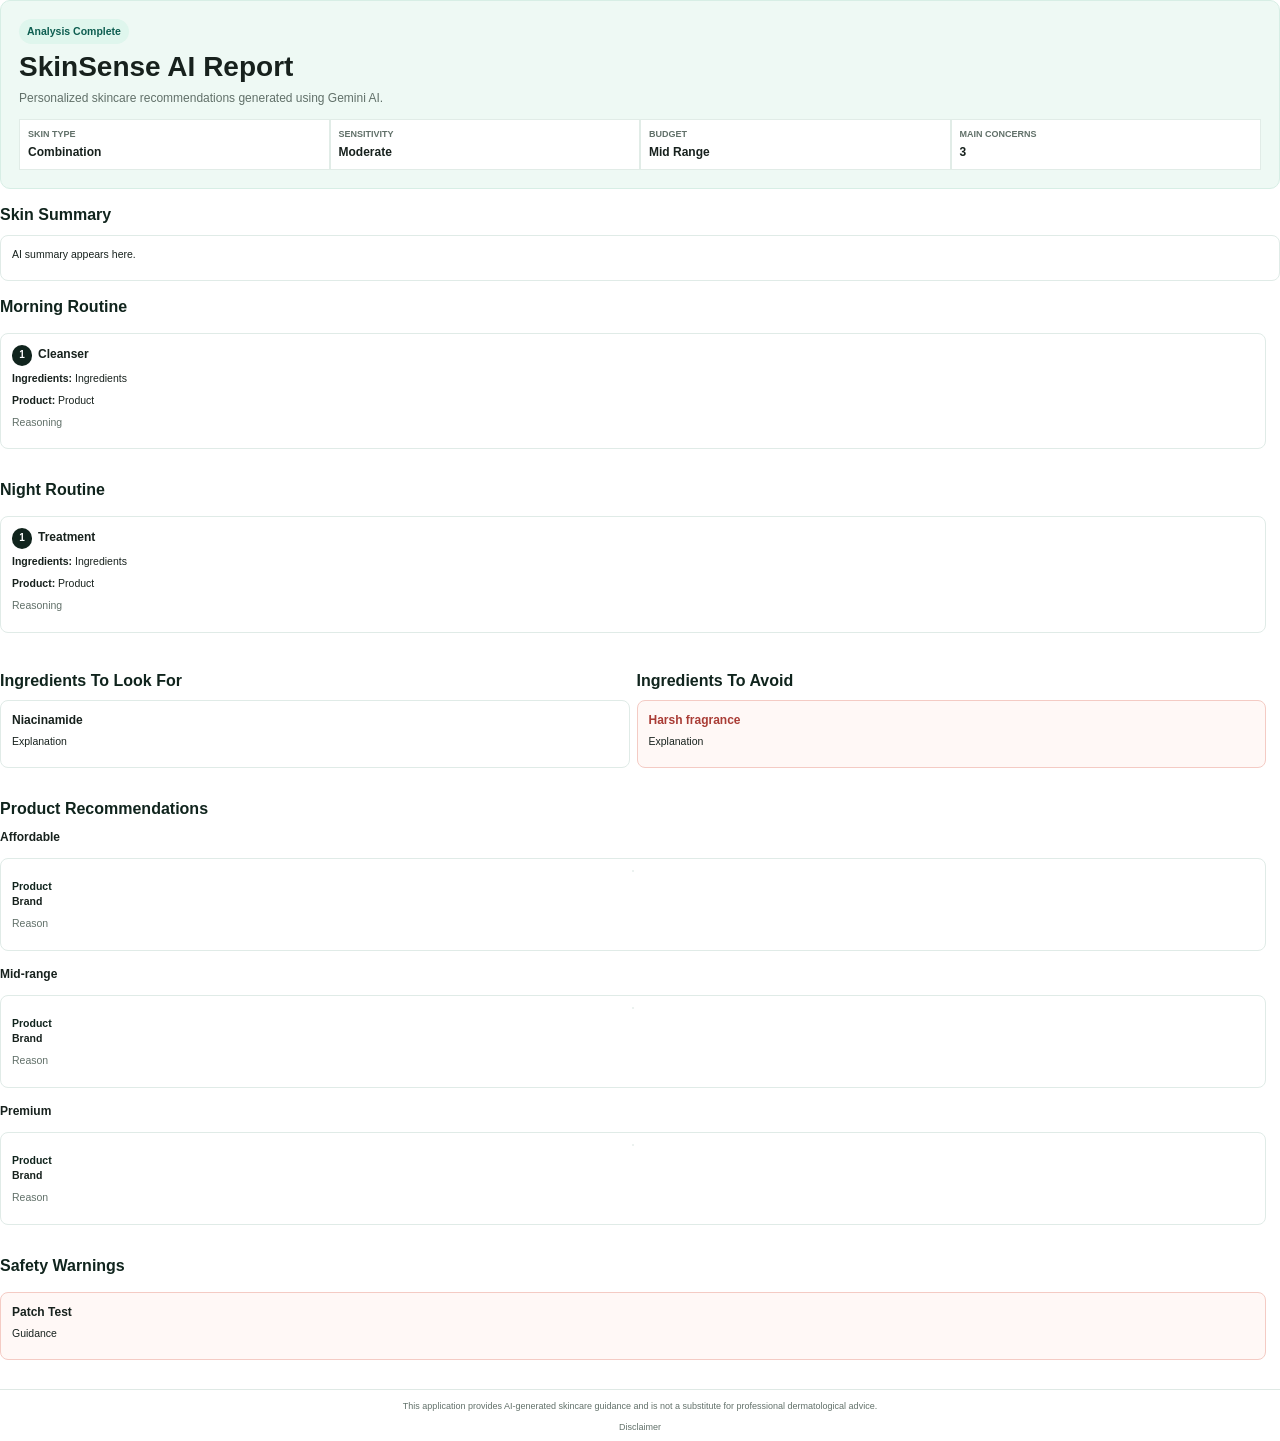
==== src/main/resources/templates/report-pdf.html @ 4d66932f "Report Generation and Export done" ====
<!DOCTYPE html>
<html lang="en" xmlns:th="http://www.thymeleaf.org">
<head>
    <meta charset="UTF-8" />
    <title>SkinSense AI Report</title>
    <style>
        @page {
            size: A4;
            margin: 16mm 14mm;
        }

        * {
            box-sizing: border-box;
        }

        body {
            margin: 0;
            color: #17211d;
            font-family: Arial, Helvetica, sans-serif;
            font-size: 10.5px;
            line-height: 1.45;
        }

        h1,
        h2,
        h3,
        p {
            margin-top: 0;
        }

        h1 {
            margin-bottom: 8px;
            font-size: 28px;
            line-height: 1.05;
        }

        h2 {
            margin-bottom: 8px;
            color: #10241d;
            font-size: 16px;
        }

        h3 {
            margin-bottom: 5px;
            font-size: 12px;
        }

        p {
            margin-bottom: 7px;
        }

        .header {
            padding: 18px;
            border-radius: 10px;
            background: #eef9f4;
            border: 1px solid #d7eee5;
        }

        .status {
            display: inline-block;
            margin-bottom: 8px;
            padding: 5px 8px;
            border-radius: 20px;
            color: #0d5d50;
            background: #dff6ed;
            font-weight: bold;
        }

        .subtitle {
            color: #617069;
            font-size: 12px;
        }

        .badges {
            display: table;
            width: 100%;
            margin-top: 12px;
            table-layout: fixed;
        }

        .badge {
            display: table-cell;
            padding: 8px;
            border: 1px solid #e1ece7;
            background: #ffffff;
        }

        .badge span {
            display: block;
            color: #617069;
            font-size: 9px;
            font-weight: bold;
            text-transform: uppercase;
        }

        .badge strong {
            display: block;
            margin-top: 3px;
            font-size: 12px;
        }

        .section {
            margin-top: 14px;
            page-break-inside: avoid;
        }

        .card {
            margin-bottom: 8px;
            padding: 11px;
            border: 1px solid #e0ebe7;
            border-radius: 8px;
            background: #ffffff;
            page-break-inside: avoid;
        }

        .routine-grid,
        .ingredient-grid,
        .product-grid {
            display: table;
            width: 100%;
            table-layout: fixed;
            border-spacing: 7px;
            margin-left: -7px;
        }

        .cell {
            display: table-cell;
            vertical-align: top;
        }

        .step-number {
            display: inline-block;
            min-width: 20px;
            margin-right: 6px;
            padding: 3px 6px;
            border-radius: 12px;
            color: #ffffff;
            background: #10241d;
            font-size: 10px;
            font-weight: bold;
            text-align: center;
        }

        .muted {
            color: #617069;
        }

        .pill {
            display: inline-block;
            margin: 2px 3px 2px 0;
            padding: 4px 6px;
            border-radius: 20px;
            color: #0d5d50;
            background: #e4f8f1;
            font-size: 9px;
            font-weight: bold;
        }

        .avoid {
            border-color: #f4cbc4;
            background: #fff8f6;
        }

        .avoid h3 {
            color: #a93c35;
        }

        .product-card img {
            display: block;
            width: auto;
            height: auto;
            max-width: 100%;
            max-height: 82px;
            margin-left: auto;
            margin-right: auto;
            margin-bottom: 7px;
            border-radius: 8px;
            border: 1px solid #e0ebe7;
            background: #ffffff;
        }

        .product-card a {
            color: #10241d;
            font-weight: bold;
            text-decoration: none;
        }

        .warning {
            border-color: #f4cbc4;
            background: #fff8f6;
        }

        .footer {
            margin-top: 14px;
            padding-top: 10px;
            border-top: 1px solid #dfe9e5;
            color: #617069;
            font-size: 9px;
            text-align: center;
        }
    </style>
</head>
<body>
    <section class="header">
        <span class="status">Analysis Complete</span>
        <h1>SkinSense AI Report</h1>
        <p class="subtitle">Personalized skincare recommendations generated using Gemini AI.</p>
        <div class="badges">
            <div class="badge">
                <span>Skin Type</span>
                <strong th:text="${assessment.displaySkinType}">Combination</strong>
            </div>
            <div class="badge">
                <span>Sensitivity</span>
                <strong th:text="${assessment.displaySkinSensitivity}">Moderate</strong>
            </div>
            <div class="badge">
                <span>Budget</span>
                <strong th:text="${assessment.displayBudget}">Mid Range</strong>
            </div>
            <div class="badge">
                <span>Main Concerns</span>
                <strong th:text="${assessment.concernCount}">3</strong>
            </div>
        </div>
    </section>

    <section class="section">
        <h2>Skin Summary</h2>
        <div class="card">
            <p th:text="${report.skinSummary}">AI summary appears here.</p>
        </div>
    </section>

    <section class="section">
        <h2>Morning Routine</h2>
        <div class="routine-grid">
            <div class="cell" th:each="step, status : ${report.morningRoutine}">
                <div class="card">
                    <h3><span class="step-number" th:text="${status.count}">1</span><span th:text="${step.stepName}">Cleanser</span></h3>
                    <p><strong>Ingredients:</strong> <span th:text="${step.recommendedIngredients}">Ingredients</span></p>
                    <p><strong>Product:</strong> <span th:text="${step.suggestedProducts}">Product</span></p>
                    <p class="muted" th:text="${step.scientificReasoning}">Reasoning</p>
                </div>
            </div>
        </div>
    </section>

    <section class="section">
        <h2>Night Routine</h2>
        <div class="routine-grid">
            <div class="cell" th:each="step, status : ${report.nightRoutine}">
                <div class="card">
                    <h3><span class="step-number" th:text="${status.count}">1</span><span th:text="${step.stepName}">Treatment</span></h3>
                    <p><strong>Ingredients:</strong> <span th:text="${step.recommendedIngredients}">Ingredients</span></p>
                    <p><strong>Product:</strong> <span th:text="${step.suggestedProducts}">Product</span></p>
                    <p class="muted" th:text="${step.scientificReasoning}">Reasoning</p>
                </div>
            </div>
        </div>
    </section>

    <section class="section">
        <div class="ingredient-grid">
            <div class="cell">
                <h2>Ingredients To Look For</h2>
                <div class="card" th:each="ingredient : ${report.ingredientsToUse}">
                    <h3 th:text="${ingredient.ingredient}">Niacinamide</h3>
                    <p th:text="${ingredient.explanation}">Explanation</p>
                </div>
            </div>
            <div class="cell">
                <h2>Ingredients To Avoid</h2>
                <div class="card avoid" th:each="ingredient : ${report.ingredientsToAvoid}">
                    <h3 th:text="${ingredient.ingredient}">Harsh fragrance</h3>
                    <p th:text="${ingredient.explanation}">Explanation</p>
                </div>
            </div>
        </div>
    </section>

    <section class="section">
        <h2>Product Recommendations</h2>
        <h3>Affordable</h3>
        <div class="product-grid">
            <div class="cell" th:each="product : ${report.productRecommendations.affordable}">
                <div class="card product-card">
                    <img th:src="${productImageResolver.resolve(product)}" th:alt="${product.productName}" />
                    <a th:href="${product.googleSearchUrl}" th:text="${product.productName}">Product</a>
                    <p><strong th:text="${product.brand}">Brand</strong></p>
                    <p class="muted" th:text="${product.whySuitable}">Reason</p>
                </div>
            </div>
        </div>

        <h3>Mid-range</h3>
        <div class="product-grid">
            <div class="cell" th:each="product : ${report.productRecommendations.midRange}">
                <div class="card product-card">
                    <img th:src="${productImageResolver.resolve(product)}" th:alt="${product.productName}" />
                    <a th:href="${product.googleSearchUrl}" th:text="${product.productName}">Product</a>
                    <p><strong th:text="${product.brand}">Brand</strong></p>
                    <p class="muted" th:text="${product.whySuitable}">Reason</p>
                </div>
            </div>
        </div>

        <h3>Premium</h3>
        <div class="product-grid">
            <div class="cell" th:each="product : ${report.productRecommendations.premium}">
                <div class="card product-card">
                    <img th:src="${productImageResolver.resolve(product)}" th:alt="${product.productName}" />
                    <a th:href="${product.googleSearchUrl}" th:text="${product.productName}">Product</a>
                    <p><strong th:text="${product.brand}">Brand</strong></p>
                    <p class="muted" th:text="${product.whySuitable}">Reason</p>
                </div>
            </div>
        </div>
    </section>

    <section class="section">
        <h2>Safety Warnings</h2>
        <div class="ingredient-grid">
            <div class="cell" th:each="warning : ${report.safetyWarnings}">
                <div class="card warning">
                    <h3 th:text="${warning.topic}">Patch Test</h3>
                    <p th:text="${warning.guidance}">Guidance</p>
                </div>
            </div>
        </div>
    </section>

    <section class="footer">
        <p>This application provides AI-generated skincare guidance and is not a substitute for professional dermatological advice.</p>
        <p th:if="${report.disclaimer != null and !#strings.isEmpty(report.disclaimer)}" th:text="${report.disclaimer}">Disclaimer</p>
    </section>
</body>
</html>
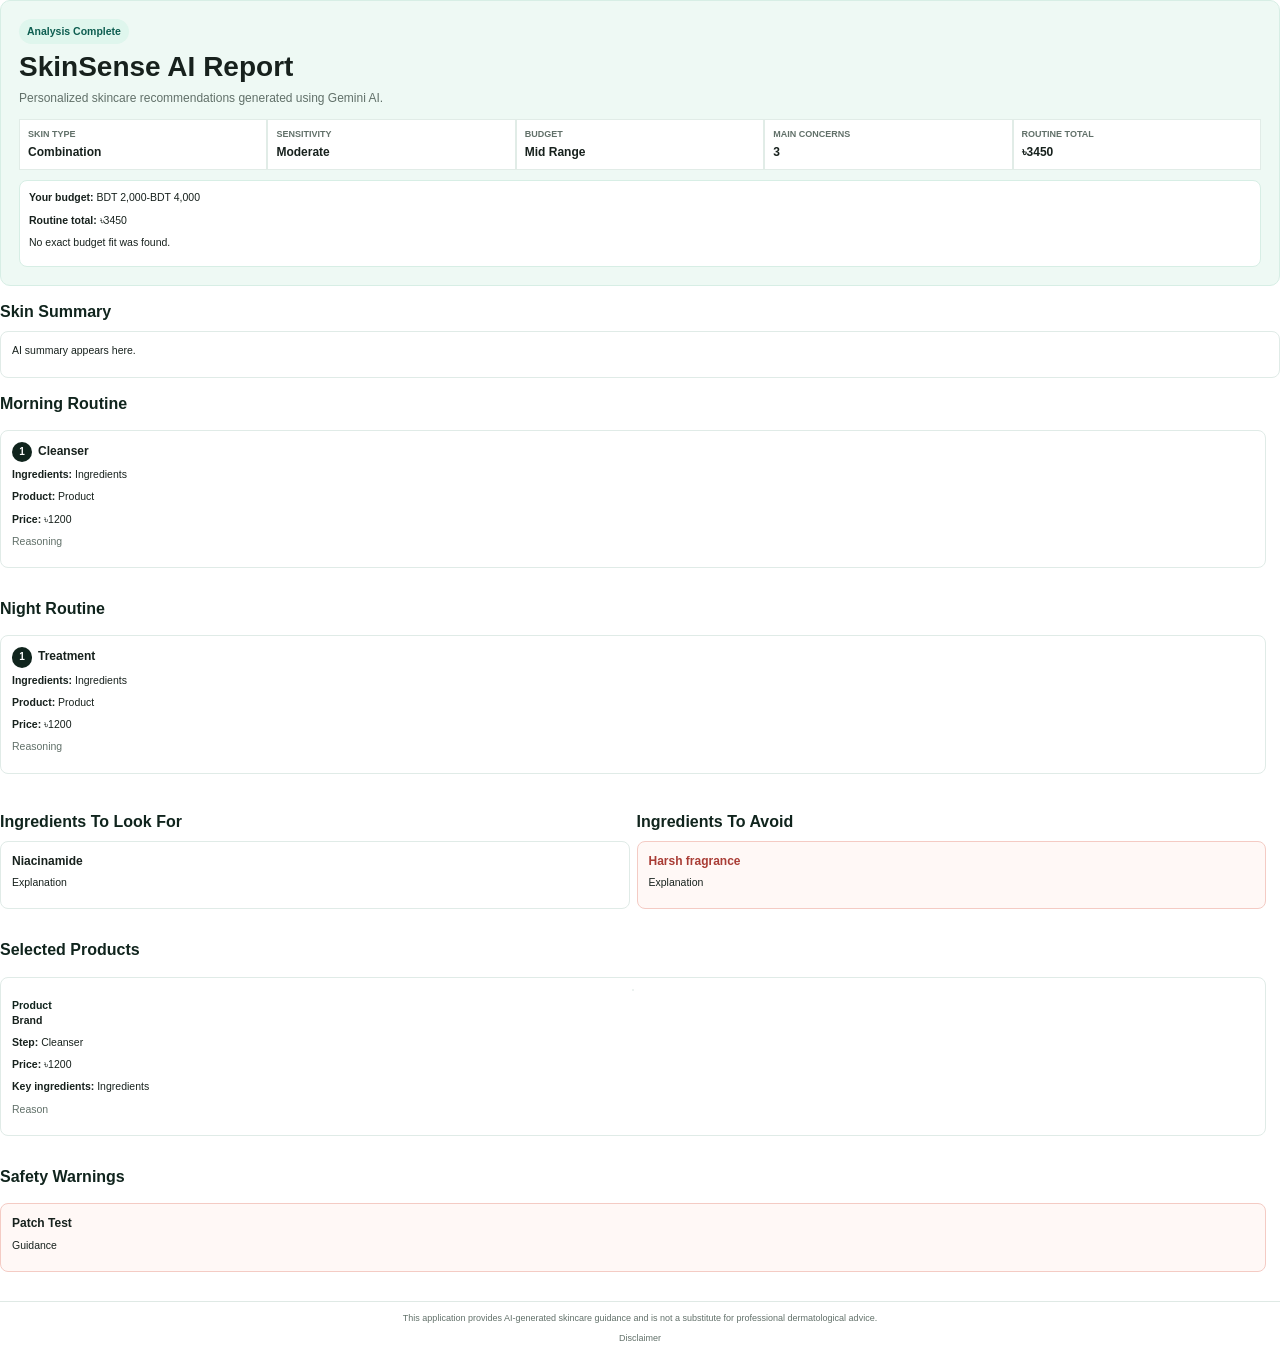
==== commit 35f75bdd: "version2" ====
--- a/src/main/resources/templates/report-pdf.html
+++ b/src/main/resources/templates/report-pdf.html
@@ -97,6 +97,14 @@
             display: block;
             margin-top: 3px;
             font-size: 12px;
+        }
+
+        .budget-status {
+            margin-top: 10px;
+            padding: 9px;
+            border: 1px solid #d7eee5;
+            border-radius: 8px;
+            background: #ffffff;
         }
 
         .section {
@@ -222,6 +230,15 @@
                 <span>Main Concerns</span>
                 <strong th:text="${assessment.concernCount}">3</strong>
             </div>
+            <div class="badge" th:if="${report.skincareRoutine != null}">
+                <span>Routine Total</span>
+                <strong th:text="${'৳' + report.skincareRoutine.totalCost}">৳3450</strong>
+            </div>
+        </div>
+        <div class="budget-status" th:if="${report.skincareRoutine != null}">
+            <p><strong>Your budget:</strong> <span th:text="${report.skincareRoutine.budgetRange.label}">BDT 2,000-BDT 4,000</span></p>
+            <p><strong>Routine total:</strong> <span th:text="${'৳' + report.skincareRoutine.totalCost}">৳3450</span></p>
+            <p th:if="${!report.skincareRoutine.exactBudgetFit}" th:text="${report.skincareRoutine.fallbackMessage}">No exact budget fit was found.</p>
         </div>
     </section>
 
@@ -235,12 +252,13 @@
     <section class="section">
         <h2>Morning Routine</h2>
         <div class="routine-grid">
-            <div class="cell" th:each="step, status : ${report.morningRoutine}">
+            <div class="cell" th:each="step : ${report.skincareRoutine.morning}">
                 <div class="card">
-                    <h3><span class="step-number" th:text="${status.count}">1</span><span th:text="${step.stepName}">Cleanser</span></h3>
-                    <p><strong>Ingredients:</strong> <span th:text="${step.recommendedIngredients}">Ingredients</span></p>
-                    <p><strong>Product:</strong> <span th:text="${step.suggestedProducts}">Product</span></p>
-                    <p class="muted" th:text="${step.scientificReasoning}">Reasoning</p>
+                    <h3><span class="step-number" th:text="${step.order}">1</span><span th:text="${step.stepName}">Cleanser</span></h3>
+                    <p><strong>Ingredients:</strong> <span th:text="${#strings.listJoin(step.product.keyIngredients, ', ')}">Ingredients</span></p>
+                    <p><strong>Product:</strong> <span th:text="${step.brand + ' ' + step.productName}">Product</span></p>
+                    <p><strong>Price:</strong> <span th:text="${'৳' + step.product.price}">৳1200</span></p>
+                    <p class="muted" th:text="${step.whyPicked}">Reasoning</p>
                 </div>
             </div>
         </div>
@@ -249,12 +267,13 @@
     <section class="section">
         <h2>Night Routine</h2>
         <div class="routine-grid">
-            <div class="cell" th:each="step, status : ${report.nightRoutine}">
+            <div class="cell" th:each="step : ${report.skincareRoutine.evening}">
                 <div class="card">
-                    <h3><span class="step-number" th:text="${status.count}">1</span><span th:text="${step.stepName}">Treatment</span></h3>
-                    <p><strong>Ingredients:</strong> <span th:text="${step.recommendedIngredients}">Ingredients</span></p>
-                    <p><strong>Product:</strong> <span th:text="${step.suggestedProducts}">Product</span></p>
-                    <p class="muted" th:text="${step.scientificReasoning}">Reasoning</p>
+                    <h3><span class="step-number" th:text="${step.order}">1</span><span th:text="${step.stepName}">Treatment</span></h3>
+                    <p><strong>Ingredients:</strong> <span th:text="${#strings.listJoin(step.product.keyIngredients, ', ')}">Ingredients</span></p>
+                    <p><strong>Product:</strong> <span th:text="${step.brand + ' ' + step.productName}">Product</span></p>
+                    <p><strong>Price:</strong> <span th:text="${'৳' + step.product.price}">৳1200</span></p>
+                    <p class="muted" th:text="${step.whyPicked}">Reasoning</p>
                 </div>
             </div>
         </div>
@@ -280,39 +299,17 @@
     </section>
 
     <section class="section">
-        <h2>Product Recommendations</h2>
-        <h3>Affordable</h3>
+        <h2>Selected Products</h2>
         <div class="product-grid">
-            <div class="cell" th:each="product : ${report.productRecommendations.affordable}">
+            <div class="cell" th:each="step : ${report.skincareRoutine.uniqueProductSteps}">
                 <div class="card product-card">
-                    <img th:src="${productImageResolver.resolve(product)}" th:alt="${product.productName}" />
-                    <a th:href="${product.googleSearchUrl}" th:text="${product.productName}">Product</a>
-                    <p><strong th:text="${product.brand}">Brand</strong></p>
-                    <p class="muted" th:text="${product.whySuitable}">Reason</p>
-                </div>
-            </div>
-        </div>
-
-        <h3>Mid-range</h3>
-        <div class="product-grid">
-            <div class="cell" th:each="product : ${report.productRecommendations.midRange}">
-                <div class="card product-card">
-                    <img th:src="${productImageResolver.resolve(product)}" th:alt="${product.productName}" />
-                    <a th:href="${product.googleSearchUrl}" th:text="${product.productName}">Product</a>
-                    <p><strong th:text="${product.brand}">Brand</strong></p>
-                    <p class="muted" th:text="${product.whySuitable}">Reason</p>
-                </div>
-            </div>
-        </div>
-
-        <h3>Premium</h3>
-        <div class="product-grid">
-            <div class="cell" th:each="product : ${report.productRecommendations.premium}">
-                <div class="card product-card">
-                    <img th:src="${productImageResolver.resolve(product)}" th:alt="${product.productName}" />
-                    <a th:href="${product.googleSearchUrl}" th:text="${product.productName}">Product</a>
-                    <p><strong th:text="${product.brand}">Brand</strong></p>
-                    <p class="muted" th:text="${product.whySuitable}">Reason</p>
+                    <img th:src="${step.imageUrl}" th:alt="${step.productName}" />
+                    <a th:href="${step.googleSearchUrl}" th:text="${step.productName}">Product</a>
+                    <p><strong th:text="${step.brand}">Brand</strong></p>
+                    <p><strong>Step:</strong> <span th:text="${step.stepName}">Cleanser</span></p>
+                    <p><strong>Price:</strong> <span th:text="${'৳' + step.product.price}">৳1200</span></p>
+                    <p><strong>Key ingredients:</strong> <span th:text="${#strings.listJoin(step.product.keyIngredients, ', ')}">Ingredients</span></p>
+                    <p class="muted" th:text="${step.whyPicked}">Reason</p>
                 </div>
             </div>
         </div>
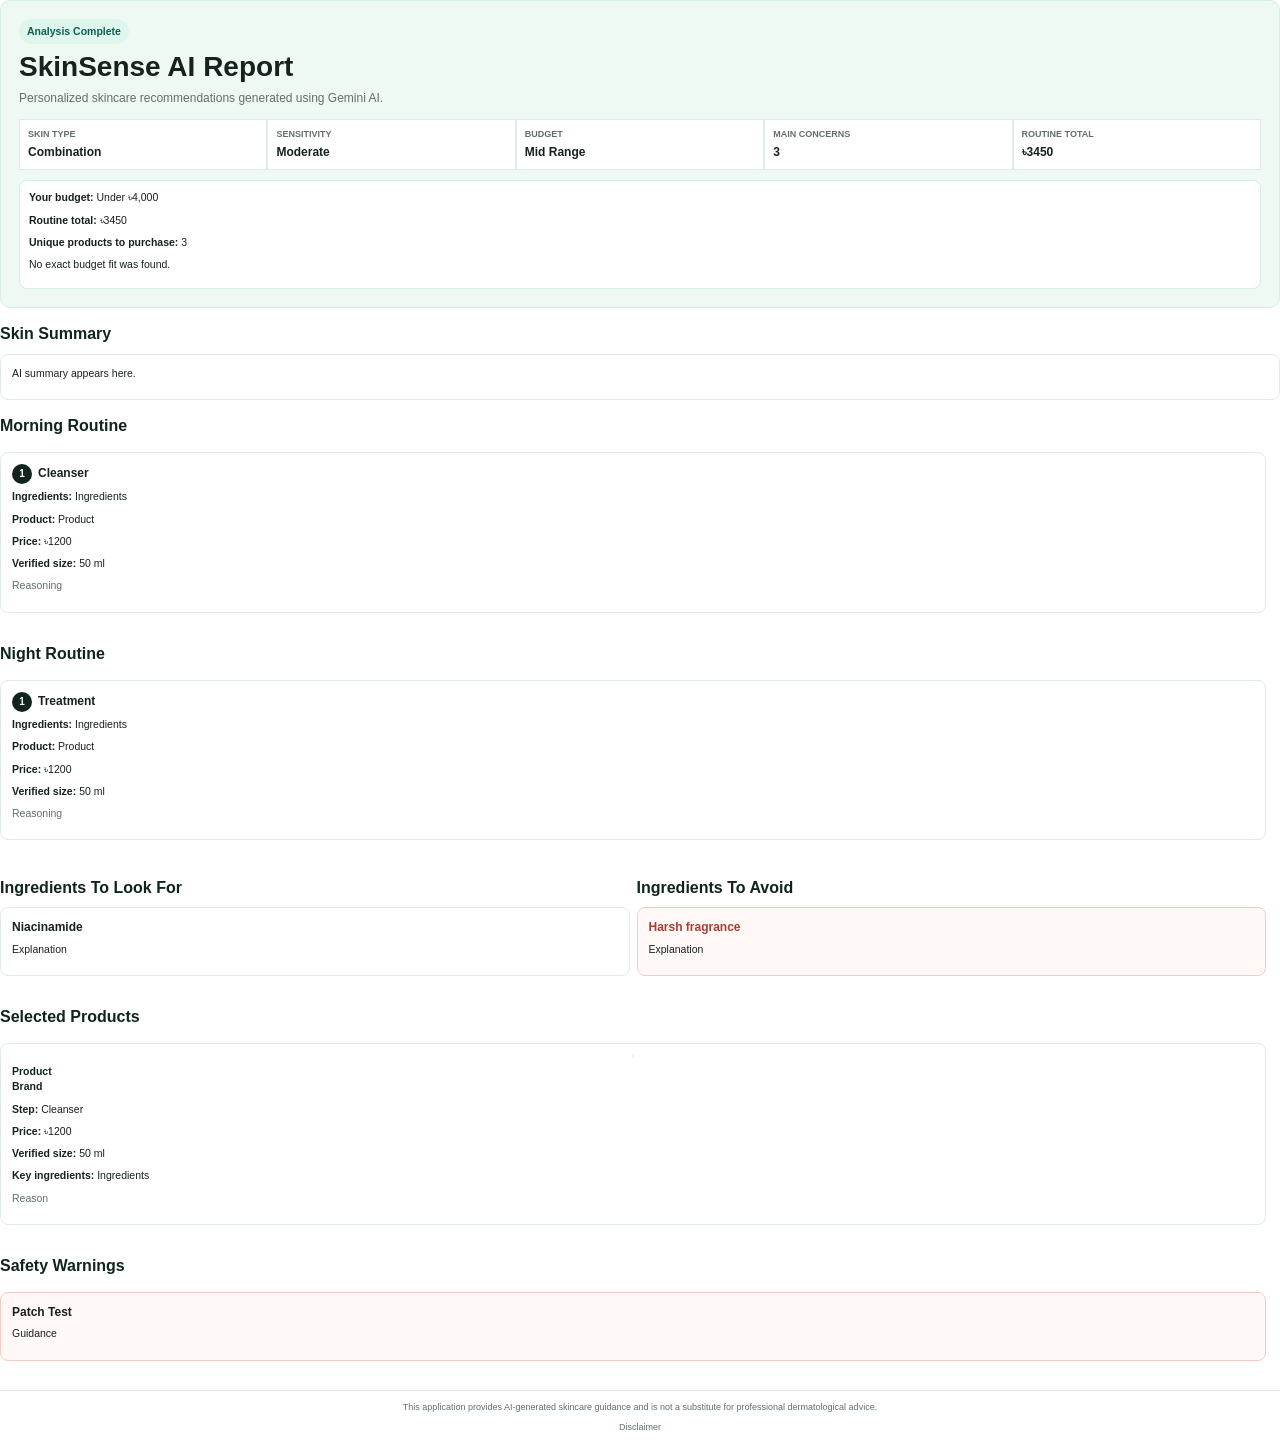
==== commit e80a6793: "version2.1" ====
--- a/src/main/resources/templates/report-pdf.html
+++ b/src/main/resources/templates/report-pdf.html
@@ -236,8 +236,9 @@
             </div>
         </div>
         <div class="budget-status" th:if="${report.skincareRoutine != null}">
-            <p><strong>Your budget:</strong> <span th:text="${report.skincareRoutine.budgetRange.label}">BDT 2,000-BDT 4,000</span></p>
+            <p><strong>Your budget:</strong> <span th:text="${report.skincareRoutine.budgetRange.label}">Under ৳4,000</span></p>
             <p><strong>Routine total:</strong> <span th:text="${'৳' + report.skincareRoutine.totalCost}">৳3450</span></p>
+            <p><strong>Unique products to purchase:</strong> <span th:text="${report.skincareRoutine.uniqueProductCount}">3</span></p>
             <p th:if="${!report.skincareRoutine.exactBudgetFit}" th:text="${report.skincareRoutine.fallbackMessage}">No exact budget fit was found.</p>
         </div>
     </section>
@@ -258,6 +259,7 @@
                     <p><strong>Ingredients:</strong> <span th:text="${#strings.listJoin(step.product.keyIngredients, ', ')}">Ingredients</span></p>
                     <p><strong>Product:</strong> <span th:text="${step.brand + ' ' + step.productName}">Product</span></p>
                     <p><strong>Price:</strong> <span th:text="${'৳' + step.product.price}">৳1200</span></p>
+                    <p><strong>Verified size:</strong> <span th:text="${step.product.sizeLabel}">50 ml</span></p>
                     <p class="muted" th:text="${step.whyPicked}">Reasoning</p>
                 </div>
             </div>
@@ -273,6 +275,7 @@
                     <p><strong>Ingredients:</strong> <span th:text="${#strings.listJoin(step.product.keyIngredients, ', ')}">Ingredients</span></p>
                     <p><strong>Product:</strong> <span th:text="${step.brand + ' ' + step.productName}">Product</span></p>
                     <p><strong>Price:</strong> <span th:text="${'৳' + step.product.price}">৳1200</span></p>
+                    <p><strong>Verified size:</strong> <span th:text="${step.product.sizeLabel}">50 ml</span></p>
                     <p class="muted" th:text="${step.whyPicked}">Reasoning</p>
                 </div>
             </div>
@@ -308,6 +311,7 @@
                     <p><strong th:text="${step.brand}">Brand</strong></p>
                     <p><strong>Step:</strong> <span th:text="${step.stepName}">Cleanser</span></p>
                     <p><strong>Price:</strong> <span th:text="${'৳' + step.product.price}">৳1200</span></p>
+                    <p><strong>Verified size:</strong> <span th:text="${step.product.sizeLabel}">50 ml</span></p>
                     <p><strong>Key ingredients:</strong> <span th:text="${#strings.listJoin(step.product.keyIngredients, ', ')}">Ingredients</span></p>
                     <p class="muted" th:text="${step.whyPicked}">Reason</p>
                 </div>
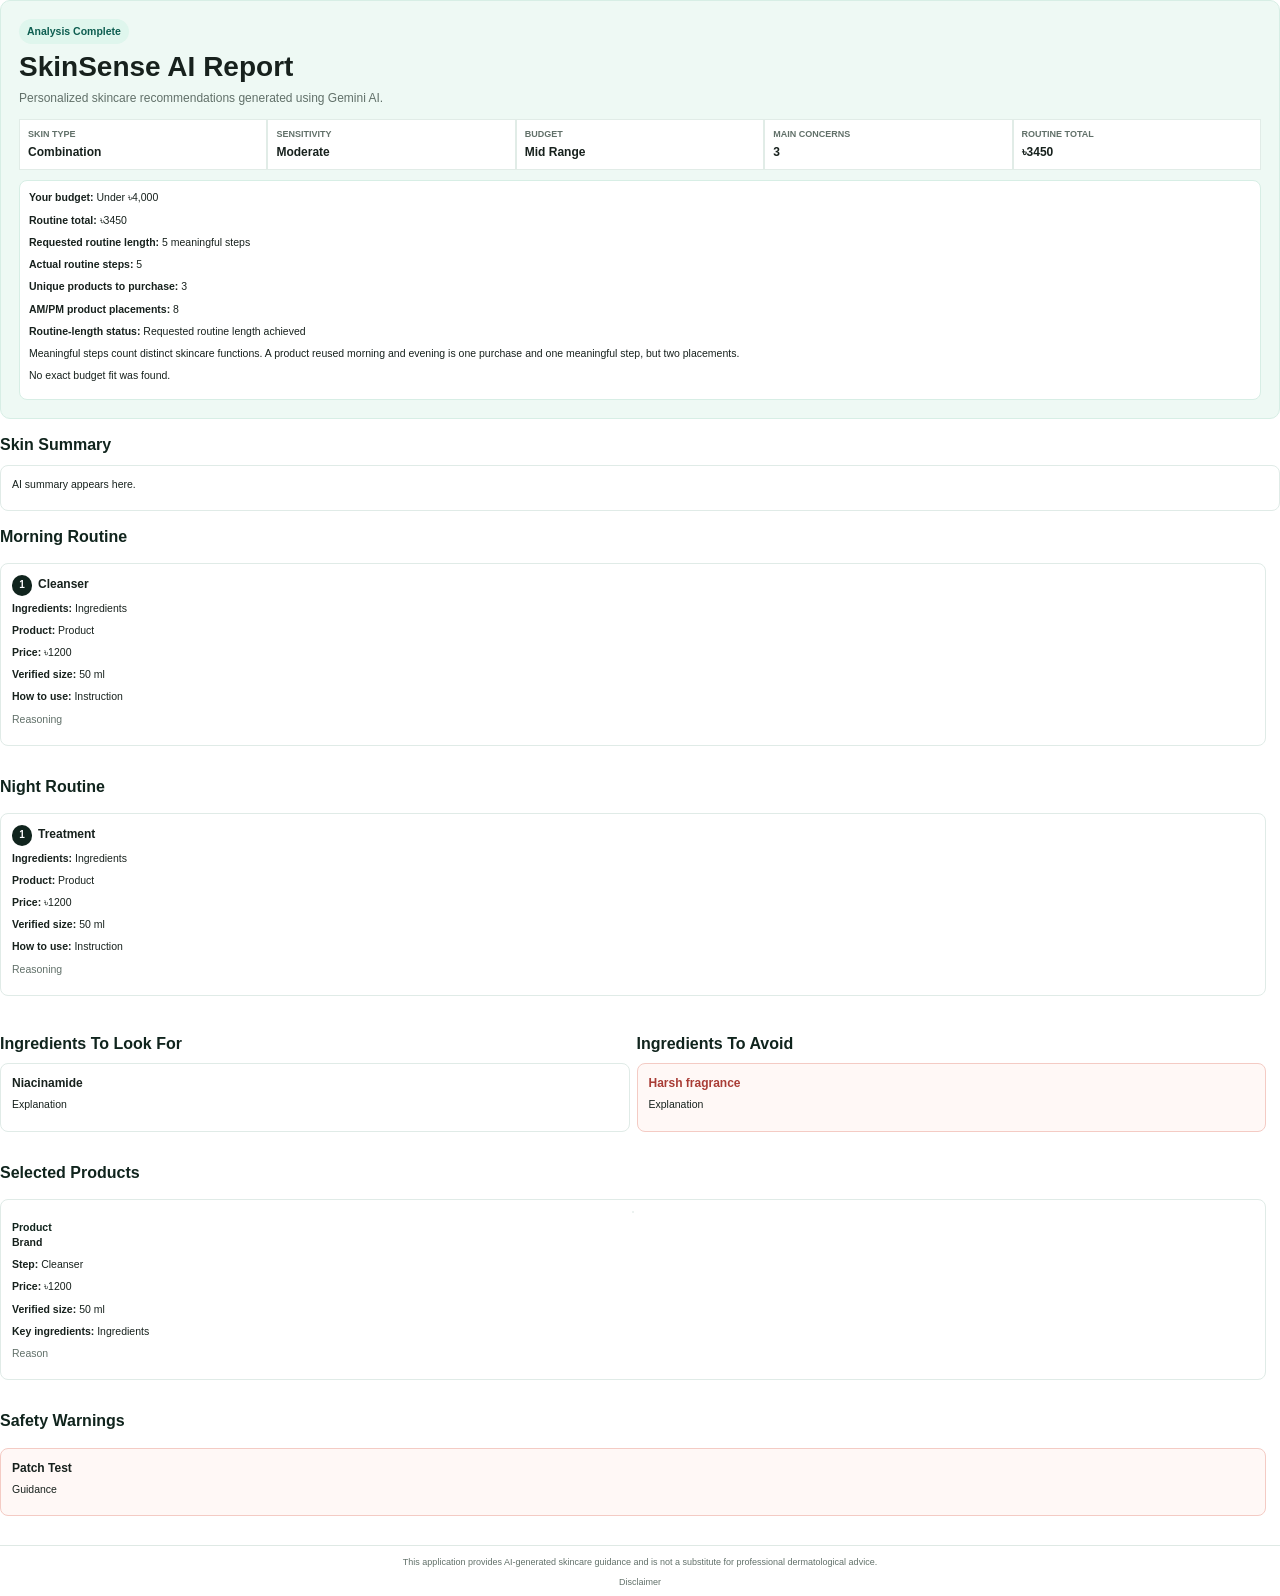
==== commit 269df5bd: "version2.3" ====
--- a/src/main/resources/templates/report-pdf.html
+++ b/src/main/resources/templates/report-pdf.html
@@ -238,8 +238,13 @@
         <div class="budget-status" th:if="${report.skincareRoutine != null}">
             <p><strong>Your budget:</strong> <span th:text="${report.skincareRoutine.budgetRange.label}">Under ৳4,000</span></p>
             <p><strong>Routine total:</strong> <span th:text="${'৳' + report.skincareRoutine.totalCost}">৳3450</span></p>
+            <p><strong>Requested routine length:</strong> <span th:text="${report.skincareRoutine.requestedStepCount + ' meaningful steps'}">5 meaningful steps</span></p>
+            <p><strong>Actual routine steps:</strong> <span th:text="${report.skincareRoutine.actualStepCount}">5</span></p>
             <p><strong>Unique products to purchase:</strong> <span th:text="${report.skincareRoutine.uniqueProductCount}">3</span></p>
-            <p th:if="${!report.skincareRoutine.exactBudgetFit}" th:text="${report.skincareRoutine.fallbackMessage}">No exact budget fit was found.</p>
+            <p><strong>AM/PM product placements:</strong> <span th:text="${report.skincareRoutine.productPlacementCount}">8</span></p>
+            <p><strong>Routine-length status:</strong> <span th:text="${report.skincareRoutine.routineLengthStatusLabel}">Requested routine length achieved</span></p>
+            <p>Meaningful steps count distinct skincare functions. A product reused morning and evening is one purchase and one meaningful step, but two placements.</p>
+            <p th:if="${report.skincareRoutine.fallbackMessage != null and !#strings.isEmpty(report.skincareRoutine.fallbackMessage)}" th:text="${report.skincareRoutine.fallbackMessage}">No exact budget fit was found.</p>
         </div>
     </section>
 
@@ -260,6 +265,7 @@
                     <p><strong>Product:</strong> <span th:text="${step.brand + ' ' + step.productName}">Product</span></p>
                     <p><strong>Price:</strong> <span th:text="${'৳' + step.product.price}">৳1200</span></p>
                     <p><strong>Verified size:</strong> <span th:text="${step.product.sizeLabel}">50 ml</span></p>
+                    <p th:if="${step.instruction != null and !#strings.isEmpty(step.instruction)}"><strong>How to use:</strong> <span th:text="${step.instruction}">Instruction</span></p>
                     <p class="muted" th:text="${step.whyPicked}">Reasoning</p>
                 </div>
             </div>
@@ -276,6 +282,7 @@
                     <p><strong>Product:</strong> <span th:text="${step.brand + ' ' + step.productName}">Product</span></p>
                     <p><strong>Price:</strong> <span th:text="${'৳' + step.product.price}">৳1200</span></p>
                     <p><strong>Verified size:</strong> <span th:text="${step.product.sizeLabel}">50 ml</span></p>
+                    <p th:if="${step.instruction != null and !#strings.isEmpty(step.instruction)}"><strong>How to use:</strong> <span th:text="${step.instruction}">Instruction</span></p>
                     <p class="muted" th:text="${step.whyPicked}">Reasoning</p>
                 </div>
             </div>
